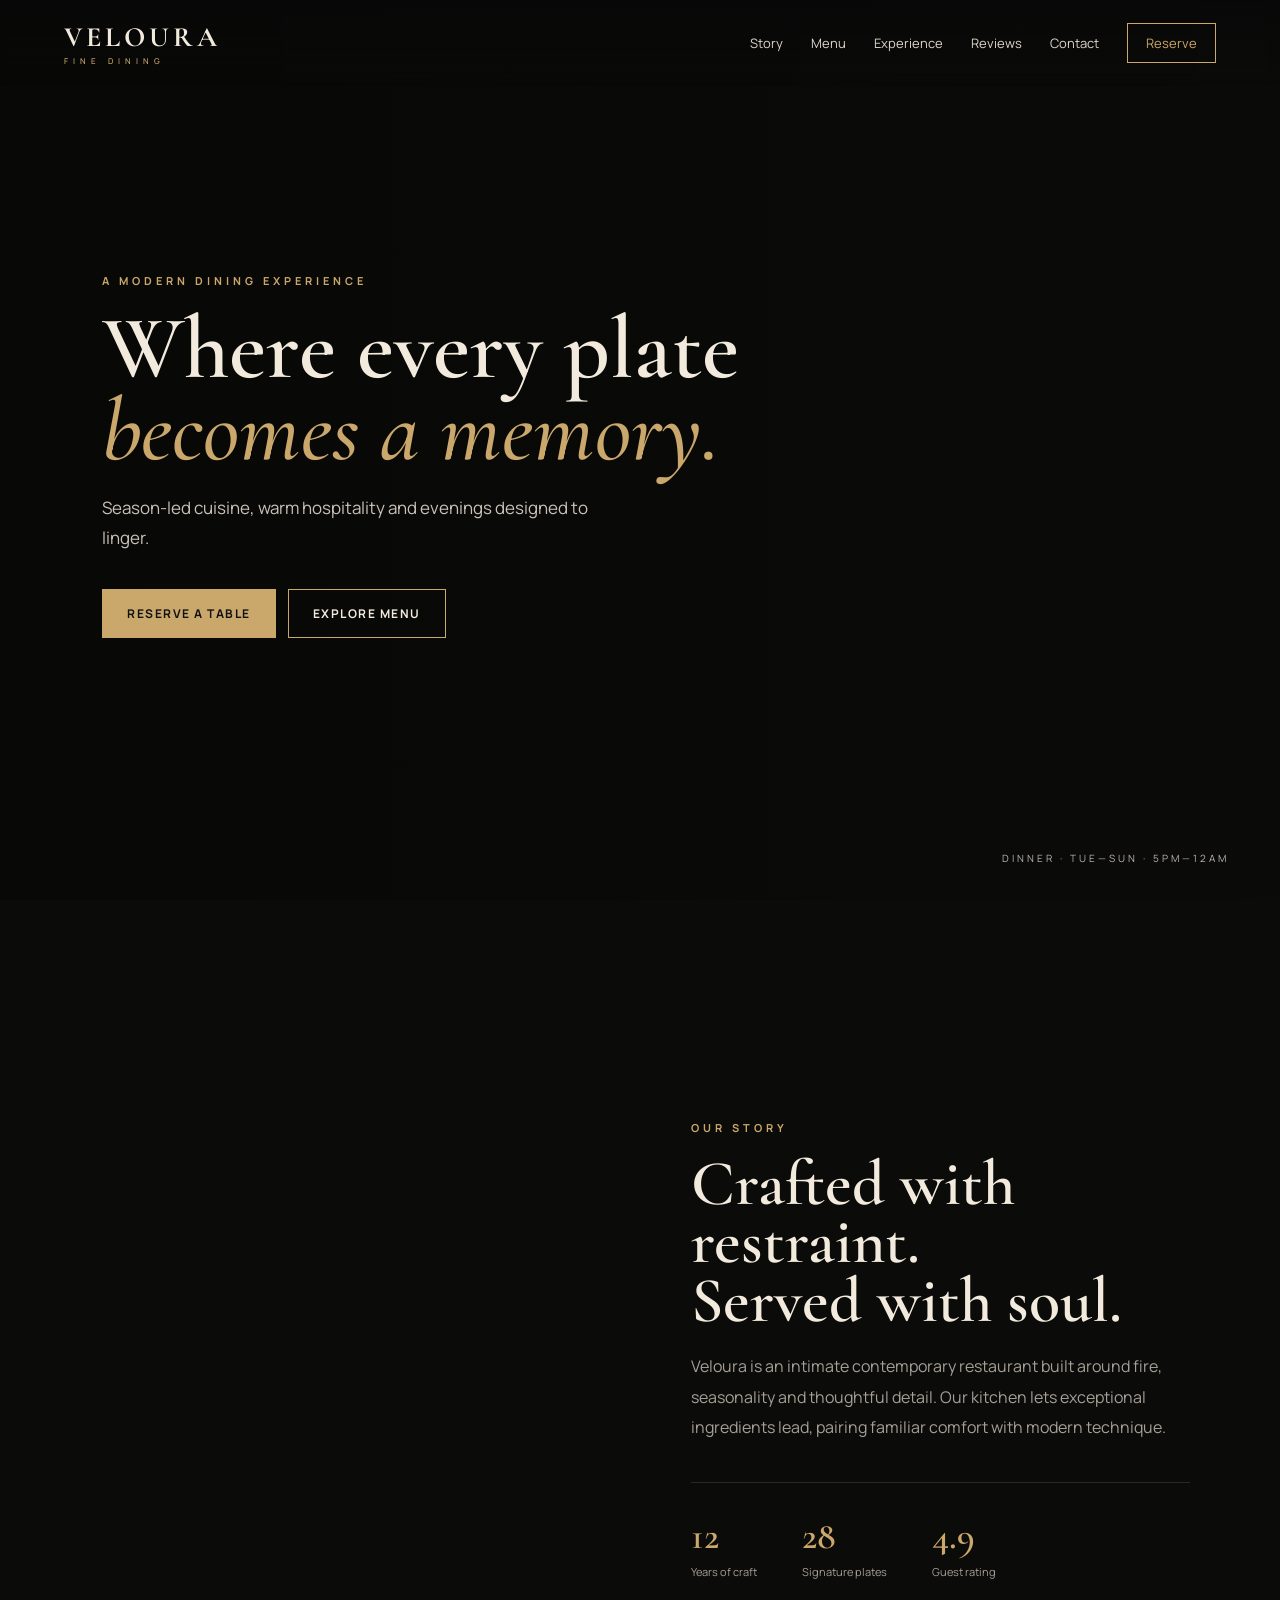
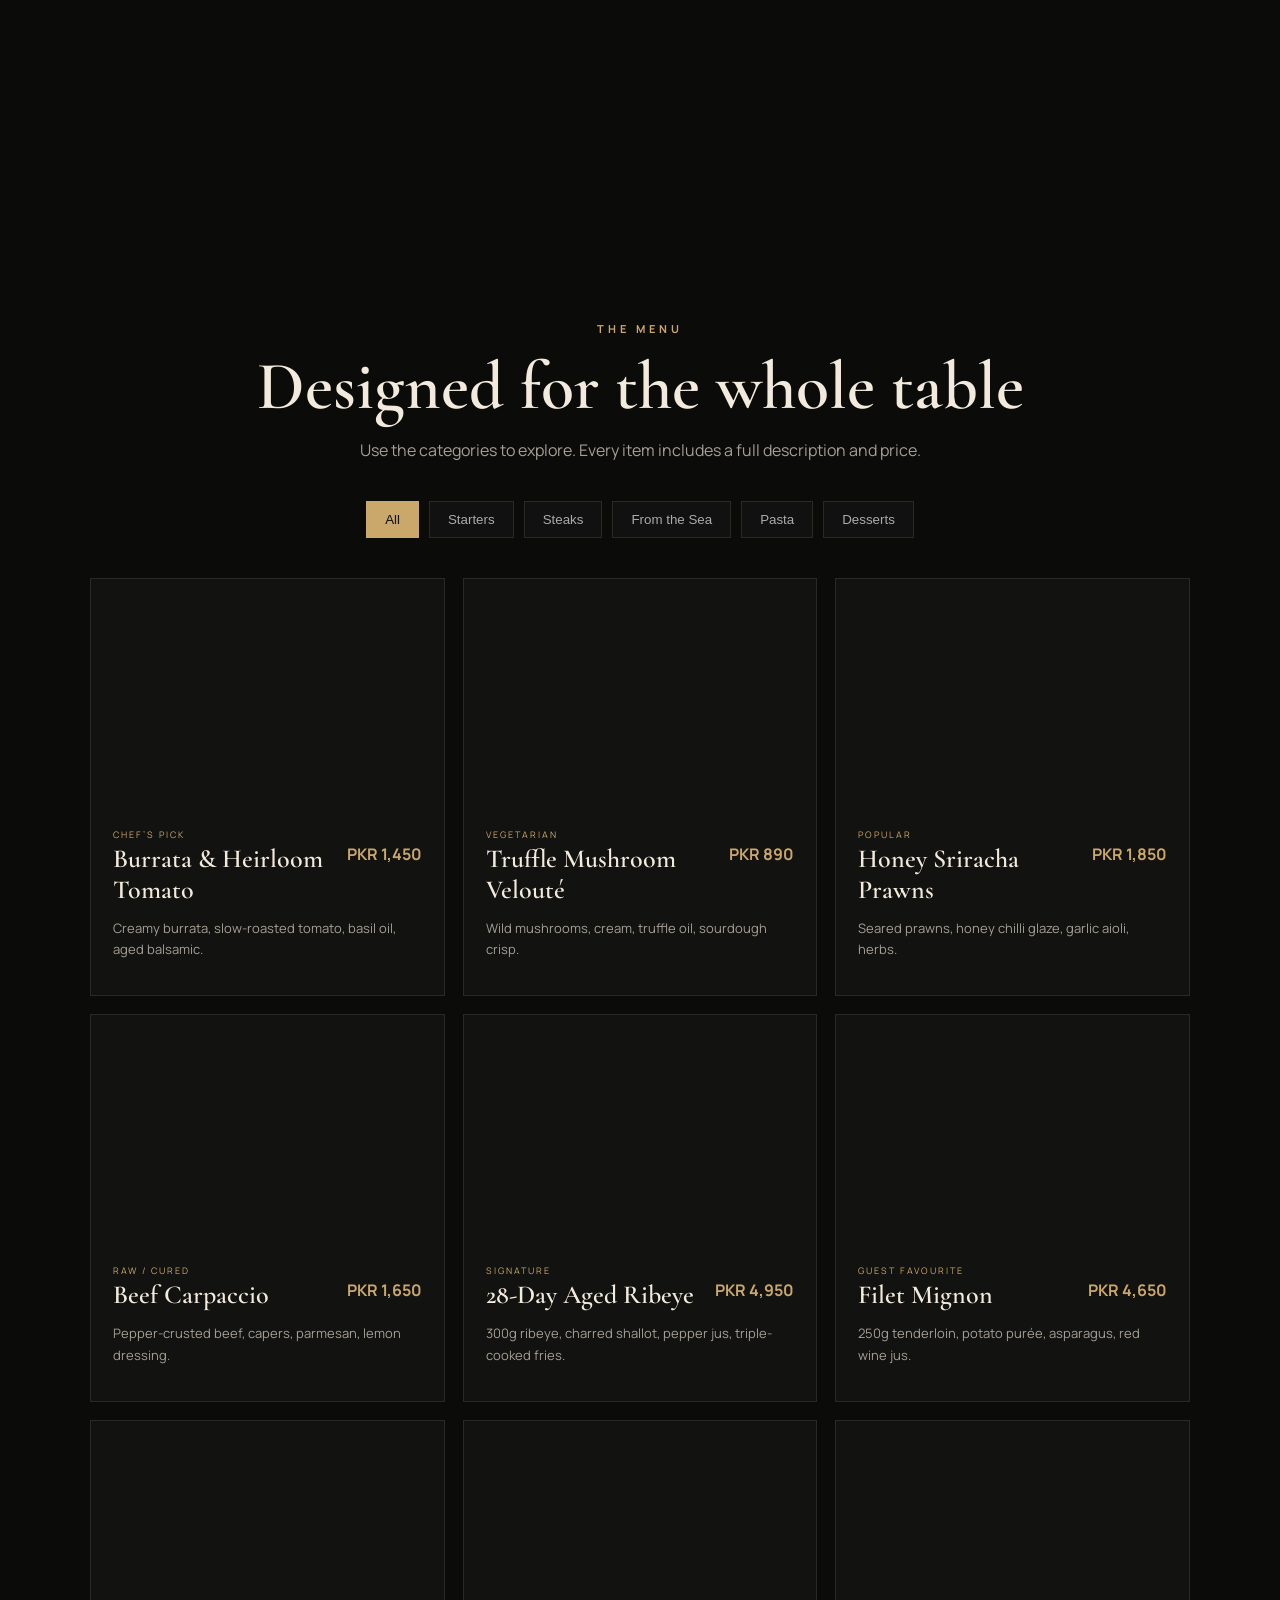
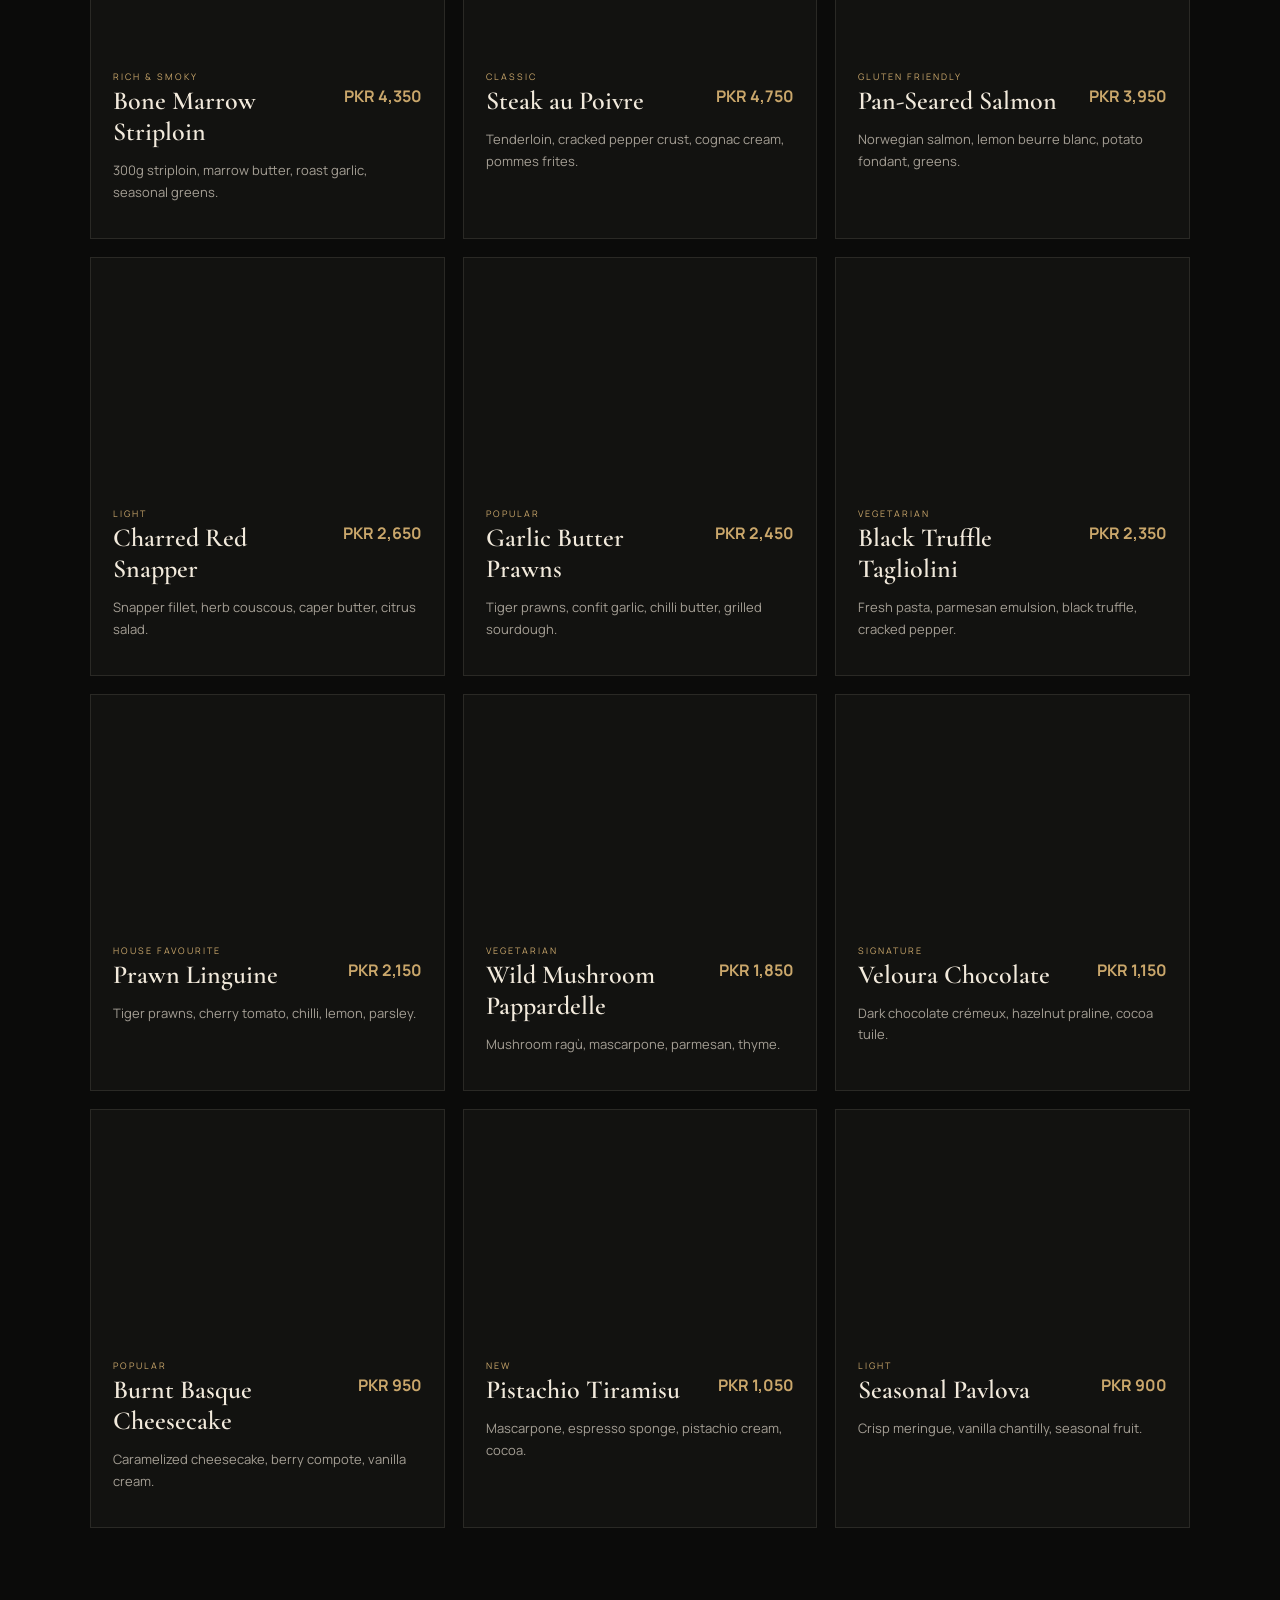
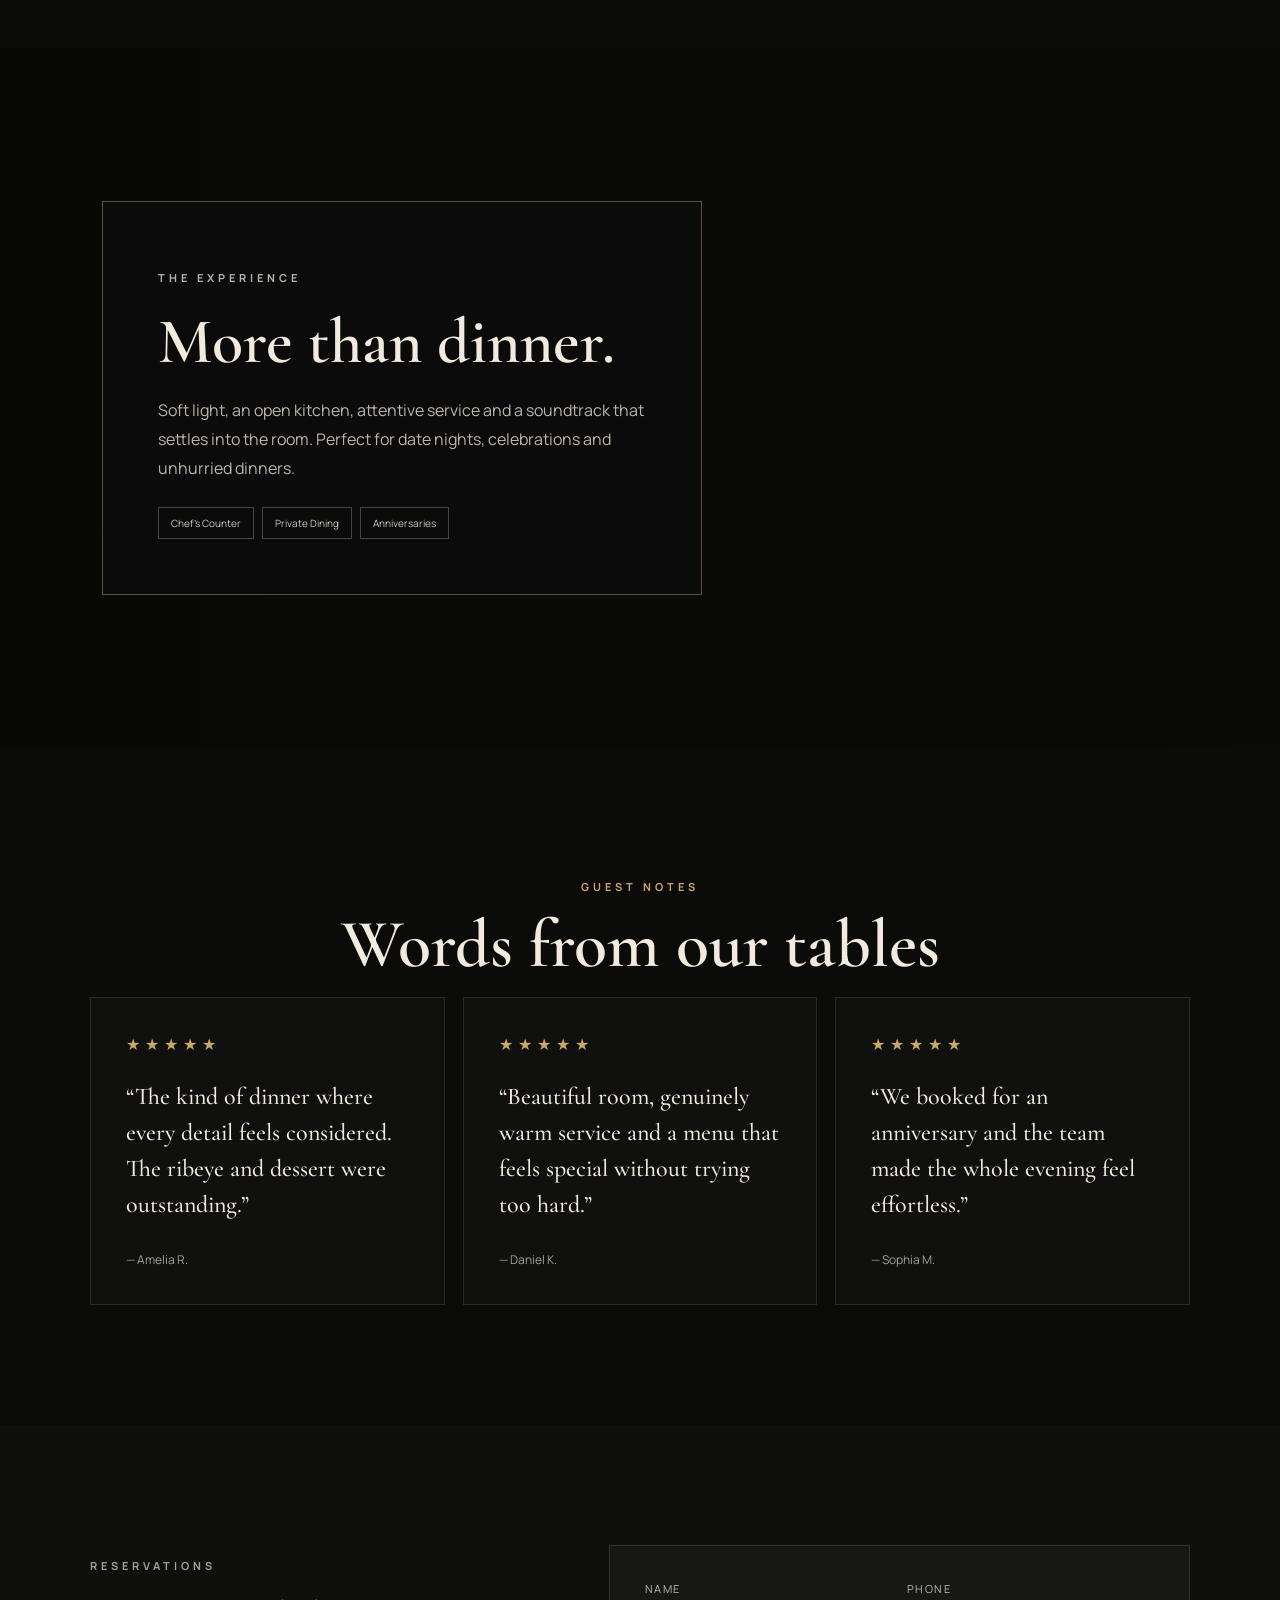
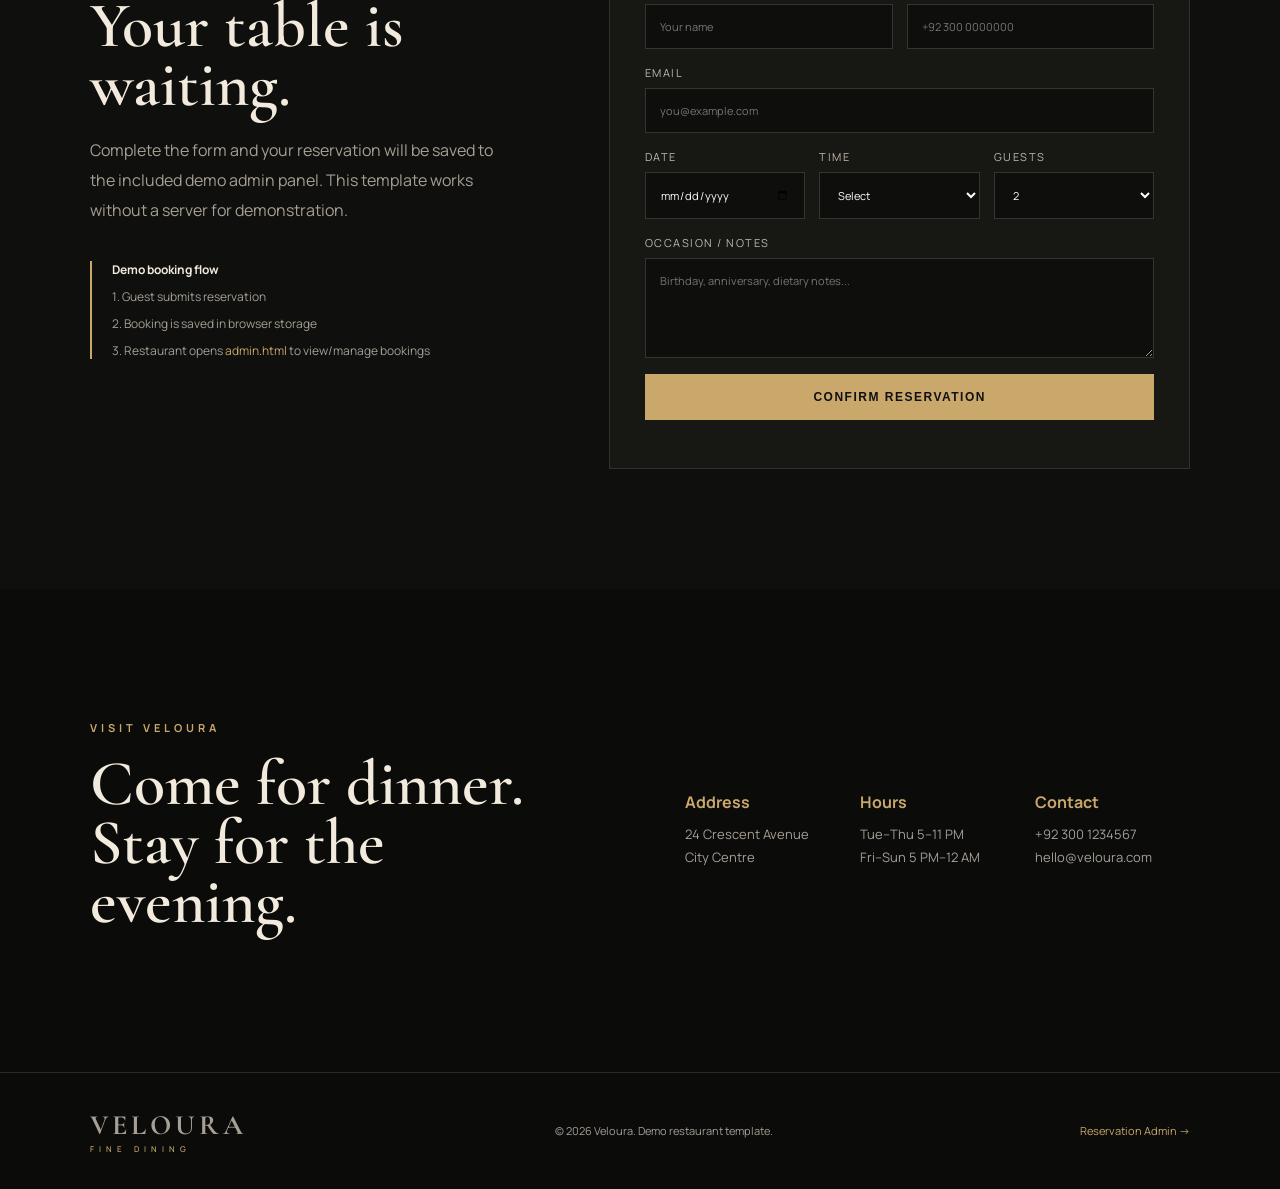
==== index.html @ 9f95c50d "Add files via upload" ====
<!doctype html><html lang="en"><head><meta charset="utf-8"><meta name="viewport" content="width=device-width,initial-scale=1"><title>Veloura — Fine Dining</title><link rel="preconnect" href="https://fonts.googleapis.com"><link rel="preconnect" href="https://fonts.gstatic.com" crossorigin><link href="https://fonts.googleapis.com/css2?family=Cormorant+Garamond:wght@500;600;700&family=Manrope:wght@400;500;600;700&display=swap" rel="stylesheet"><link rel="stylesheet" href="style.css"></head><body>
<div class="loader"><div class="mark">V</div></div><header><a class="brand" href="#home">VELOURA<span>FINE DINING</span></a><button class="hamb">☰</button><nav><a href="#story">Story</a><a href="#menu">Menu</a><a href="#experience">Experience</a><a href="#reviews">Reviews</a><a href="#contact">Contact</a><a class="nav-cta" href="#reserve">Reserve</a></nav></header>
<main><section id="home" class="hero"><div class="hero-bg"></div><div class="hero-copy reveal"><p class="eyebrow">A MODERN DINING EXPERIENCE</p><h1>Where every plate<br><em>becomes a memory.</em></h1><p>Season-led cuisine, warm hospitality and evenings designed to linger.</p><div class="actions"><a class="btn gold" href="#reserve">Reserve a Table</a><a class="btn ghost" href="#menu">Explore Menu</a></div></div><div class="hero-note">DINNER · TUE—SUN · 5PM—12AM</div></section>
<section id="story" class="story section"><div class="story-photo reveal"></div><div class="story-copy reveal"><p class="eyebrow">OUR STORY</p><h2>Crafted with restraint.<br>Served with soul.</h2><p>Veloura is an intimate contemporary restaurant built around fire, seasonality and thoughtful detail. Our kitchen lets exceptional ingredients lead, pairing familiar comfort with modern technique.</p><div class="stats"><div><strong>12</strong><span>Years of craft</span></div><div><strong>28</strong><span>Signature plates</span></div><div><strong>4.9</strong><span>Guest rating</span></div></div></div></section>
<section id="menu" class="menu section"><div class="center reveal"><p class="eyebrow">THE MENU</p><h2>Designed for the whole table</h2><p class="sub">Use the categories to explore. Every item includes a full description and price.</p></div><div class="filters"><button class="active" data-filter="all">All</button><button data-filter="starter">Starters</button><button data-filter="steak">Steaks</button><button data-filter="sea">From the Sea</button><button data-filter="pasta">Pasta</button><button data-filter="dessert">Desserts</button></div><div id="menuGrid" class="menu-grid"></div></section>
<section id="experience" class="experience"><div class="experience-card reveal"><p class="eyebrow">THE EXPERIENCE</p><h2>More than dinner.</h2><p>Soft light, an open kitchen, attentive service and a soundtrack that settles into the room. Perfect for date nights, celebrations and unhurried dinners.</p><div class="chips"><span>Chef's Counter</span><span>Private Dining</span><span>Anniversaries</span></div></div></section>
<section id="reviews" class="reviews section"><div class="center"><p class="eyebrow">GUEST NOTES</p><h2>Words from our tables</h2></div><div class="review-grid"><article class="reveal"><div>★★★★★</div><p>“The kind of dinner where every detail feels considered. The ribeye and dessert were outstanding.”</p><span>— Amelia R.</span></article><article class="reveal"><div>★★★★★</div><p>“Beautiful room, genuinely warm service and a menu that feels special without trying too hard.”</p><span>— Daniel K.</span></article><article class="reveal"><div>★★★★★</div><p>“We booked for an anniversary and the team made the whole evening feel effortless.”</p><span>— Sophia M.</span></article></div></section>
<section id="reserve" class="reserve section"><div class="reserve-copy reveal"><p class="eyebrow">RESERVATIONS</p><h2>Your table is waiting.</h2><p>Complete the form and your reservation will be saved to the included demo admin panel. This template works without a server for demonstration.</p><div class="how"><b>Demo booking flow</b><span>1. Guest submits reservation</span><span>2. Booking is saved in browser storage</span><span>3. Restaurant opens <a href="admin.html">admin.html</a> to view/manage bookings</span></div></div><form id="bookingForm" class="booking reveal"><div class="two"><label>Name<input required name="name" placeholder="Your name"></label><label>Phone<input required name="phone" placeholder="+92 300 0000000"></label></div><label>Email<input required type="email" name="email" placeholder="you@example.com"></label><div class="three"><label>Date<input required type="date" name="date"></label><label>Time<select required name="time"><option value="">Select</option><option>6:00 PM</option><option>7:00 PM</option><option>8:00 PM</option><option>9:00 PM</option><option>10:00 PM</option></select></label><label>Guests<select required name="guests"><option>2</option><option>3</option><option>4</option><option>5</option><option>6</option><option>7+</option></select></label></div><label>Occasion / Notes<textarea name="notes" placeholder="Birthday, anniversary, dietary notes..."></textarea></label><button class="btn gold" type="submit">Confirm Reservation</button><p id="formMsg" class="form-msg"></p></form></section>
<section id="contact" class="contact section"><div><p class="eyebrow">VISIT VELOURA</p><h2>Come for dinner.<br>Stay for the evening.</h2></div><div class="contact-grid"><div><b>Address</b><span>24 Crescent Avenue<br>City Centre</span></div><div><b>Hours</b><span>Tue–Thu 5–11 PM<br>Fri–Sun 5 PM–12 AM</span></div><div><b>Contact</b><span>+92 300 1234567<br>hello@veloura.com</span></div></div></section></main>
<footer><a class="brand">VELOURA<span>FINE DINING</span></a><p>© 2026 Veloura. Demo restaurant template.</p><a href="admin.html">Reservation Admin →</a></footer><script src="script.js"></script></body></html>
---- style.css ----
:root{--bg:#0b0b0a;--panel:#121210;--cream:#f2eadc;--muted:#a59f95;--gold:#caa76b;--line:#2a2925}*{box-sizing:border-box}html{scroll-behavior:smooth}body{margin:0;background:var(--bg);color:var(--cream);font-family:Manrope,sans-serif}a{color:inherit;text-decoration:none}.loader{position:fixed;inset:0;background:#090908;z-index:99;display:grid;place-items:center;transition:.7s}.loader.hide{opacity:0;visibility:hidden}.mark{font:700 70px 'Cormorant Garamond';color:var(--gold);border:1px solid var(--gold);width:110px;height:110px;display:grid;place-items:center;border-radius:50%;animation:pulse 1.4s infinite}@keyframes pulse{50%{transform:scale(1.08);opacity:.6}}header{position:fixed;z-index:20;top:0;left:0;right:0;padding:20px 5vw;display:flex;align-items:center;justify-content:space-between;background:linear-gradient(#080808d9,transparent);backdrop-filter:blur(5px)}.brand{font:700 28px 'Cormorant Garamond';letter-spacing:4px}.brand span{display:block;font:500 8px Manrope;letter-spacing:5px;color:var(--gold);margin-top:1px}nav{display:flex;align-items:center;gap:28px;font-size:13px}nav a{color:#ddd7cd}.nav-cta{border:1px solid var(--gold);padding:10px 18px;color:var(--gold)}.hamb{display:none;background:none;border:0;color:white;font-size:24px}.hero{height:100svh;min-height:700px;position:relative;display:flex;align-items:center;padding:0 8vw;overflow:hidden}.hero-bg{position:absolute;inset:0;background:linear-gradient(90deg,#080807 10%,#080807bb 48%,#0808072e),url('https://images.unsplash.com/photo-1741933793871-cf6217fecee3?auto=format&fit=crop&fm=jpg&q=85&w=1800') center/cover}.hero-copy{position:relative;max-width:760px}.eyebrow{color:var(--gold);font-size:11px;font-weight:700;letter-spacing:4px}.hero h1,.section h2{font:600 clamp(50px,7vw,94px)/.92 'Cormorant Garamond';margin:20px 0}.hero h1 em{font-weight:500;color:var(--gold)}.hero-copy>p:not(.eyebrow){max-width:520px;color:#c9c2b8;font-size:17px;line-height:1.8}.actions{display:flex;gap:12px;margin-top:35px}.btn{display:inline-block;padding:15px 24px;border:1px solid var(--gold);font-weight:700;font-size:12px;letter-spacing:1.5px;text-transform:uppercase;cursor:pointer}.gold{background:var(--gold);color:#111}.ghost{background:transparent;color:var(--cream)}.hero-note{position:absolute;right:4vw;bottom:35px;font-size:10px;letter-spacing:3px;color:#bcb5aa}.section{padding:120px 7vw}.story{display:grid;grid-template-columns:1fr 1fr;gap:8vw;align-items:center}.story-photo{min-height:650px;background:url('https://images.unsplash.com/photo-1776290347384-9e54dbb2ee29?auto=format&fit=crop&fm=jpg&q=80&w=1200') center/cover}.story h2,.reserve h2,.contact h2{font-size:64px}.story-copy>p:not(.eyebrow),.reserve-copy>p{color:var(--muted);line-height:1.9;max-width:620px}.stats{display:flex;gap:45px;margin-top:40px;padding-top:30px;border-top:1px solid var(--line)}.stats strong{display:block;font:600 38px 'Cormorant Garamond';color:var(--gold)}.stats span{font-size:11px;color:var(--muted)}.center{text-align:center;max-width:850px;margin:auto}.center h2{font-size:68px}.sub{color:var(--muted)}.filters{display:flex;flex-wrap:wrap;justify-content:center;gap:10px;margin:40px 0}.filters button{border:1px solid var(--line);background:#111;color:#aaa;padding:10px 18px;cursor:pointer}.filters button.active{border-color:var(--gold);color:#111;background:var(--gold)}.menu-grid{display:grid;grid-template-columns:repeat(3,1fr);gap:18px}.dish{background:var(--panel);border:1px solid var(--line);overflow:hidden;transition:.35s}.dish:hover{transform:translateY(-6px);border-color:#675638}.dish-img{height:220px;background-size:cover;background-position:center}.dish-body{padding:22px}.dish-top{display:flex;justify-content:space-between;gap:15px;align-items:start}.dish h3{font:600 26px 'Cormorant Garamond';margin:0}.price{color:var(--gold);white-space:nowrap;font-weight:700}.dish p{color:var(--muted);font-size:13px;line-height:1.65}.tag{font-size:9px;letter-spacing:2px;color:var(--gold);text-transform:uppercase}.experience{min-height:700px;background:linear-gradient(90deg,#080807ef,#08080744),url('https://images.unsplash.com/photo-1776290347384-9e54dbb2ee29?auto=format&fit=crop&fm=jpg&q=85&w=1800') center/cover;display:flex;align-items:center;padding:8vw}.experience-card{background:#0c0c0be8;border:1px solid #5d503a;padding:55px;max-width:600px}.experience h2{font:600 64px 'Cormorant Garamond';margin:15px 0}.experience p{color:#bdb5aa;line-height:1.8}.chips{display:flex;gap:8px;flex-wrap:wrap;margin-top:25px}.chips span{border:1px solid #4a443b;padding:8px 12px;font-size:10px;color:#d2c9bc}.review-grid{display:grid;grid-template-columns:repeat(3,1fr);gap:18px}.review-grid article{border:1px solid var(--line);padding:35px;background:#10100e}.review-grid article div{color:var(--gold);letter-spacing:5px}.review-grid p{font:500 24px/1.5 'Cormorant Garamond'}.review-grid span{color:var(--muted);font-size:12px}.reserve{display:grid;grid-template-columns:.85fr 1.15fr;gap:7vw;background:#0f0f0d}.booking{background:#171714;border:1px solid #34312a;padding:35px}.booking label{display:grid;gap:8px;color:#bfb8ac;font-size:11px;text-transform:uppercase;letter-spacing:1.5px;margin-bottom:16px}.booking input,.booking select,.booking textarea{width:100%;background:#0e0e0c;border:1px solid #37342d;color:white;padding:14px;font:inherit;outline:none}.booking input:focus,.booking select:focus,.booking textarea:focus{border-color:var(--gold)}.booking textarea{min-height:100px;resize:vertical}.two,.three{display:grid;grid-template-columns:repeat(2,1fr);gap:14px}.three{grid-template-columns:repeat(3,1fr)}.booking .btn{width:100%}.form-msg{font-size:13px;line-height:1.6}.how{margin-top:35px;display:grid;gap:10px;border-left:2px solid var(--gold);padding-left:20px;font-size:12px;color:var(--muted)}.how b{color:var(--cream)}.how a{color:var(--gold)}.contact{display:grid;grid-template-columns:1fr 1fr;gap:7vw}.contact-grid{display:grid;grid-template-columns:repeat(3,1fr);gap:20px;align-content:center}.contact-grid b,.contact-grid span{display:block}.contact-grid b{color:var(--gold);margin-bottom:10px}.contact-grid span{color:var(--muted);font-size:13px;line-height:1.8}footer{border-top:1px solid var(--line);padding:35px 7vw;display:flex;justify-content:space-between;align-items:center;color:var(--muted);font-size:11px}footer>a:last-child{color:var(--gold)}.reveal{opacity:0;transform:translateY(30px);transition:.8s}.reveal.show{opacity:1;transform:none}@media(max-width:900px){nav{display:none;position:absolute;top:75px;left:5vw;right:5vw;background:#111;padding:25px;flex-direction:column}nav.open{display:flex}.hamb{display:block}.hero{padding:0 6vw}.story,.reserve,.contact{grid-template-columns:1fr}.story-photo{min-height:450px}.menu-grid,.review-grid{grid-template-columns:repeat(2,1fr)}.contact-grid{grid-template-columns:1fr}.section{padding:85px 6vw}}@media(max-width:600px){.hero h1{font-size:53px}.story h2,.reserve h2,.contact h2,.center h2,.experience h2{font-size:46px}.menu-grid,.review-grid{grid-template-columns:1fr}.two,.three{grid-template-columns:1fr}.booking{padding:22px}.experience{padding:6vw}.experience-card{padding:30px}.stats{gap:20px}.stats strong{font-size:30px}footer{gap:20px;align-items:flex-start;flex-direction:column}.dish-img{height:250px}}
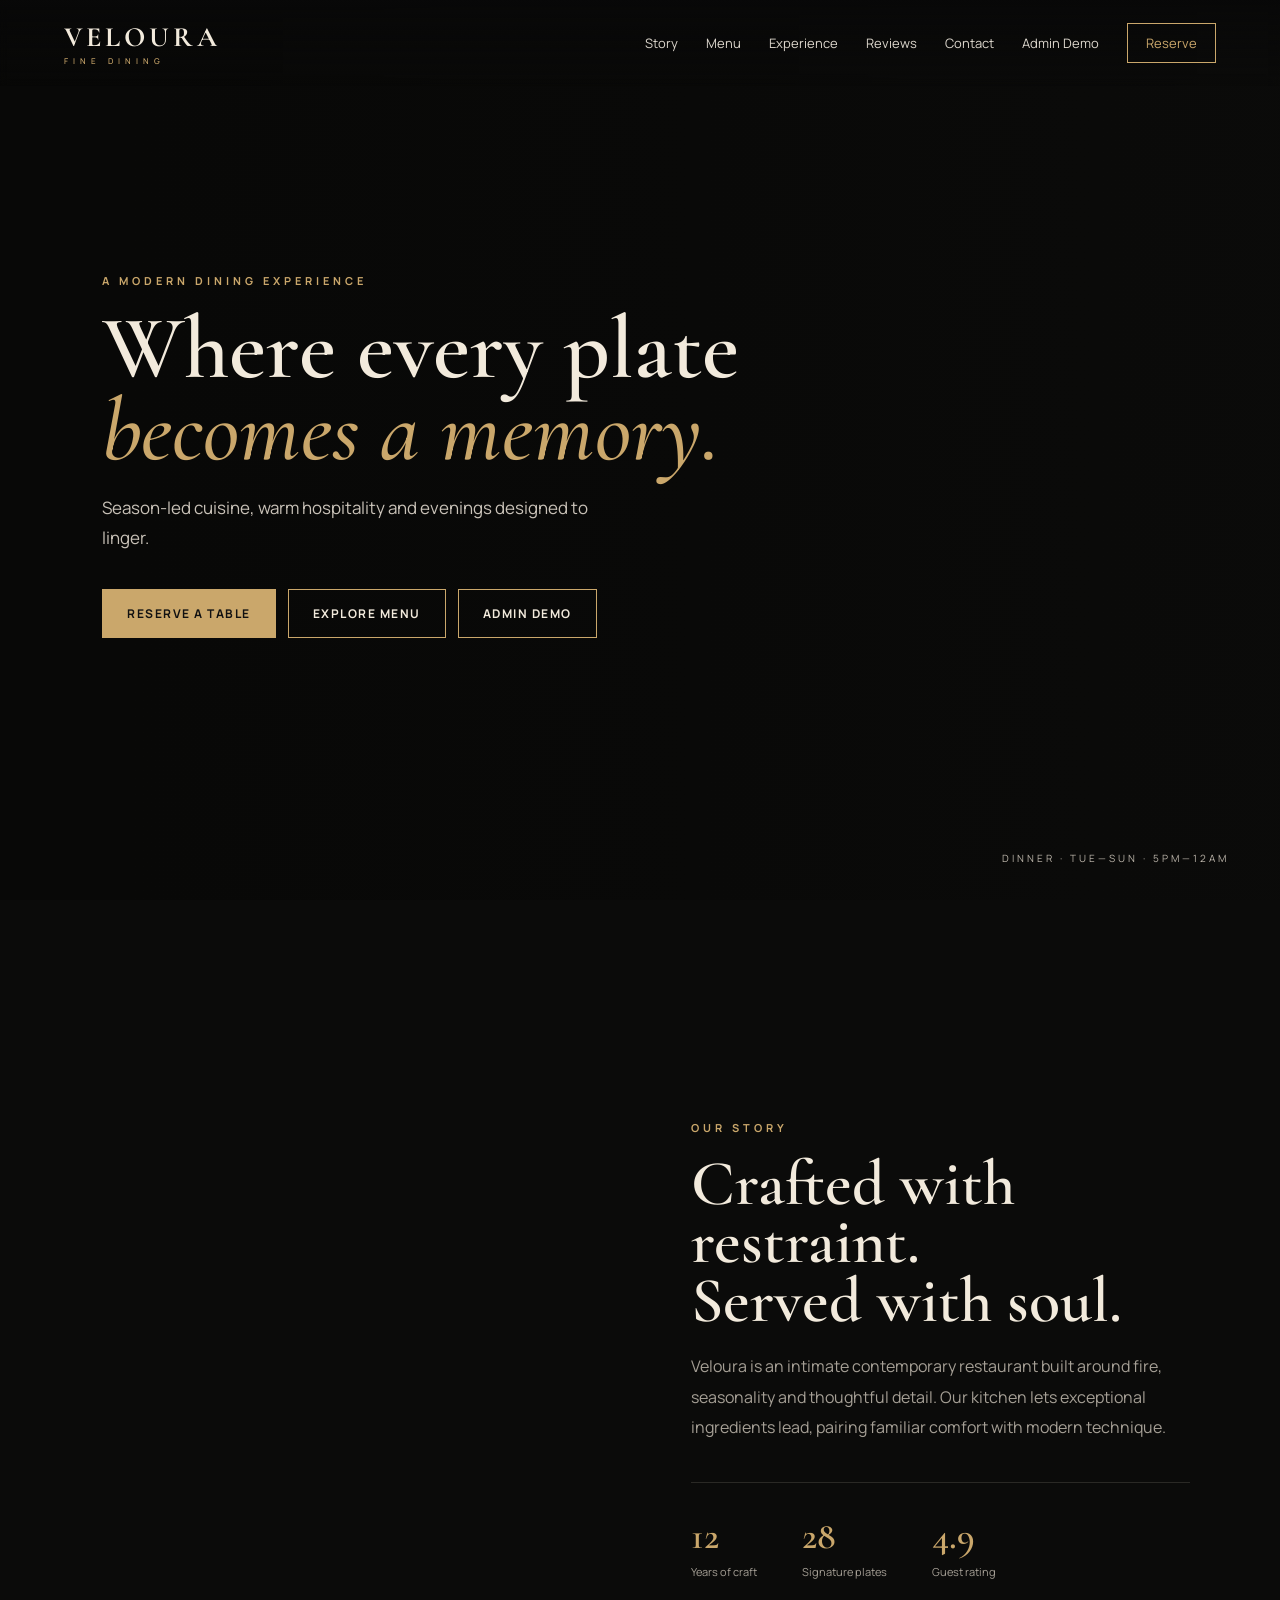
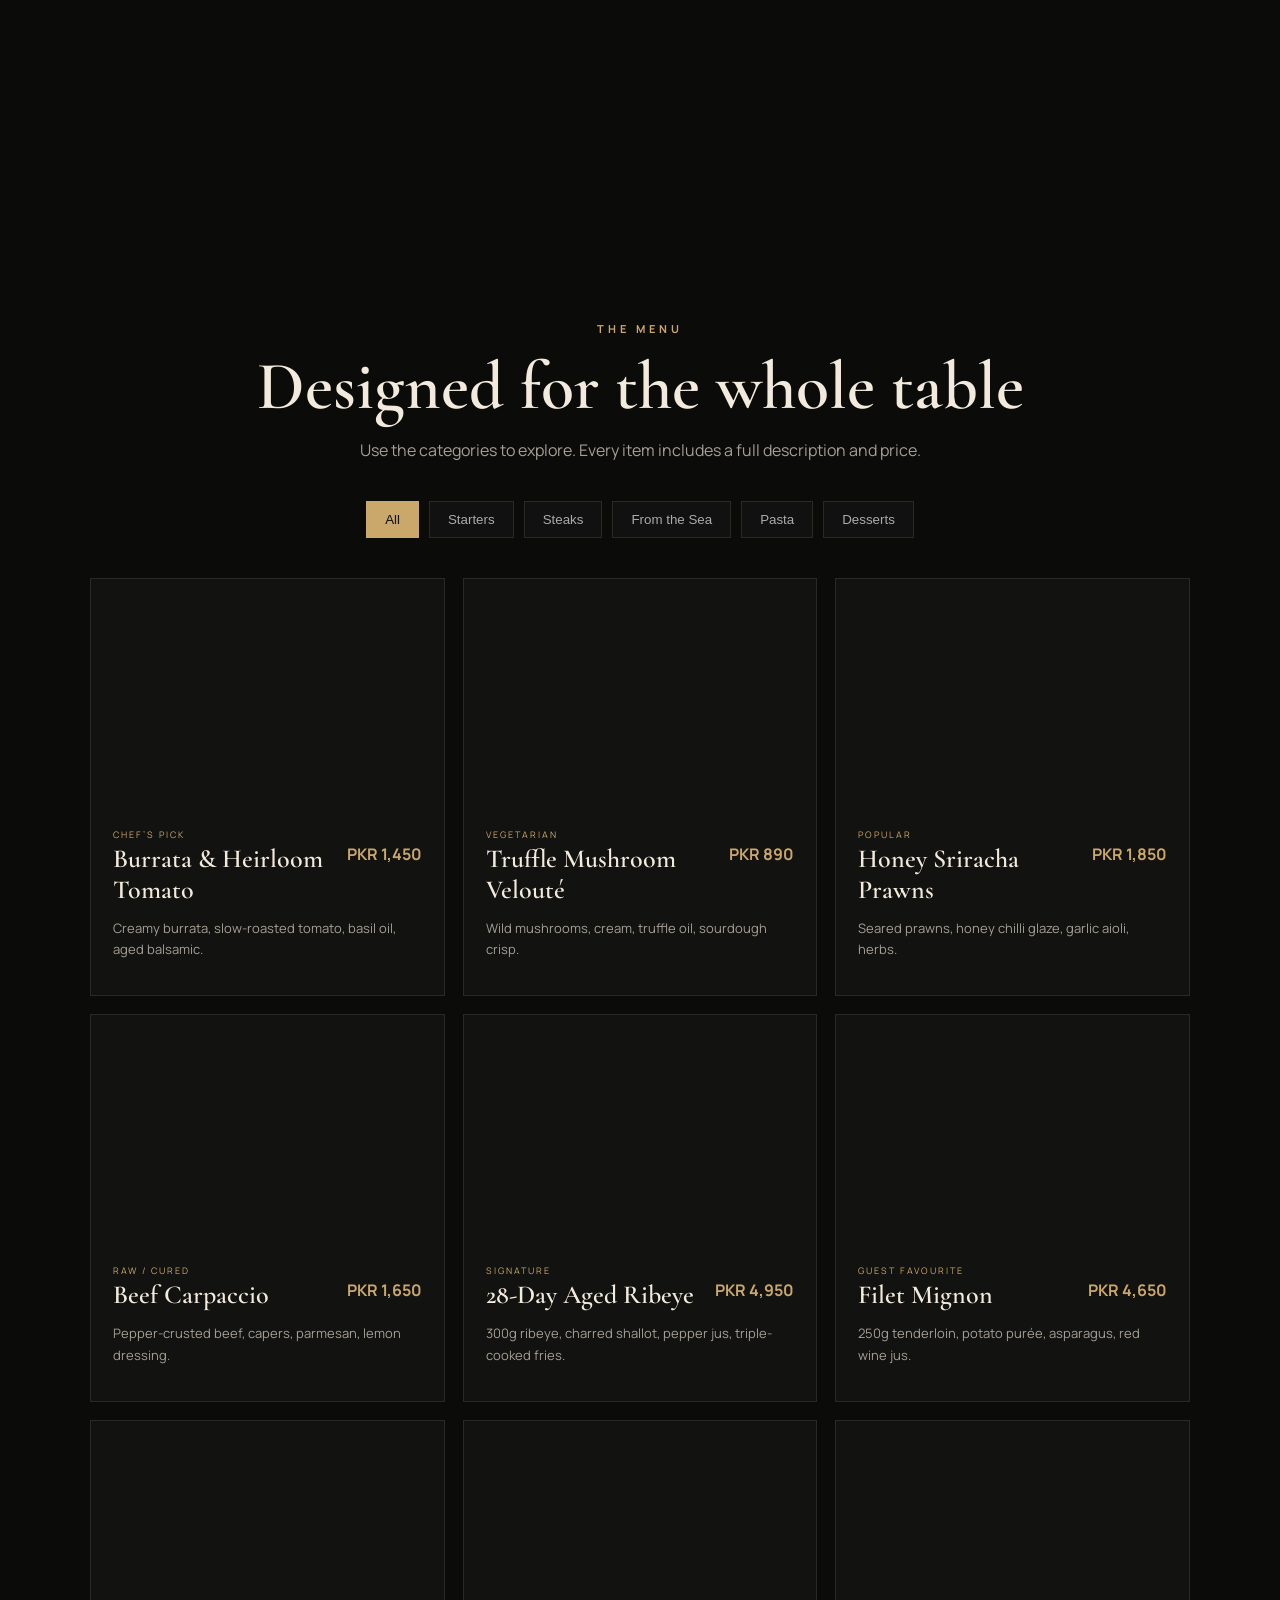
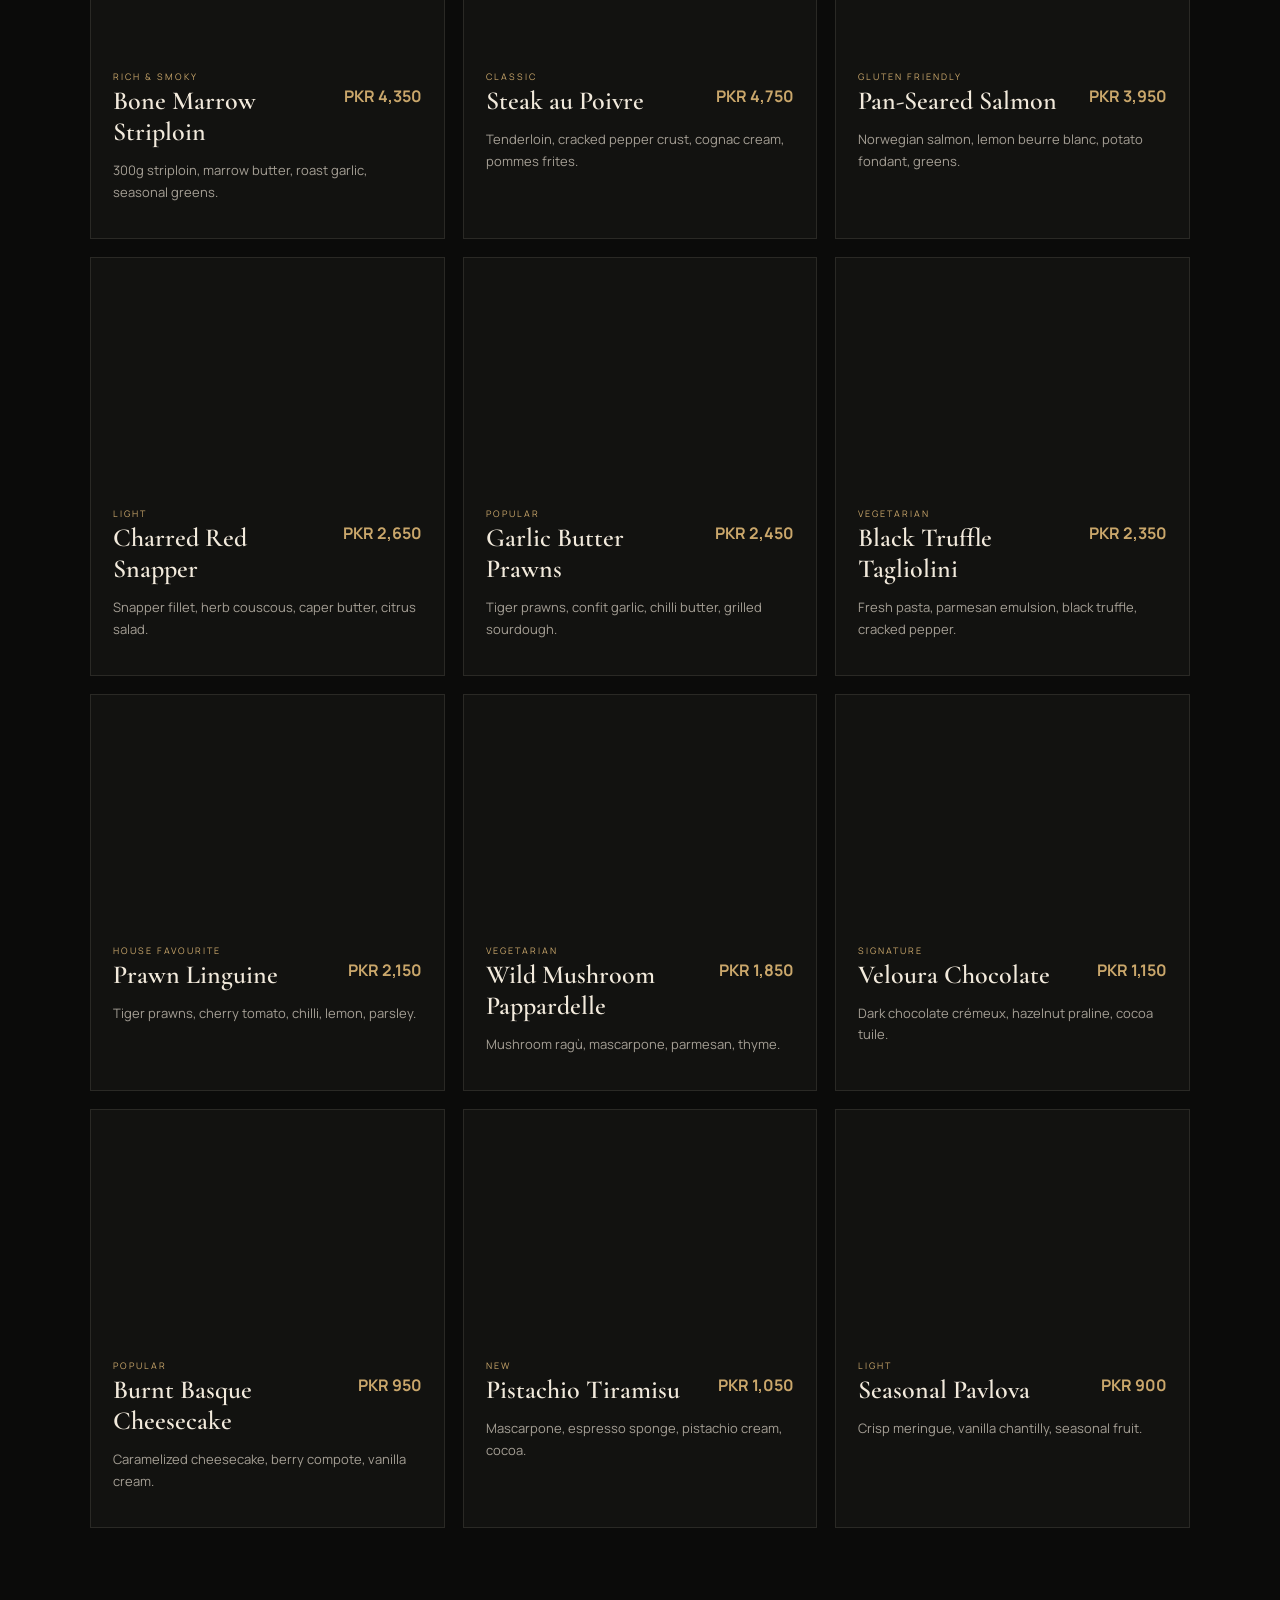
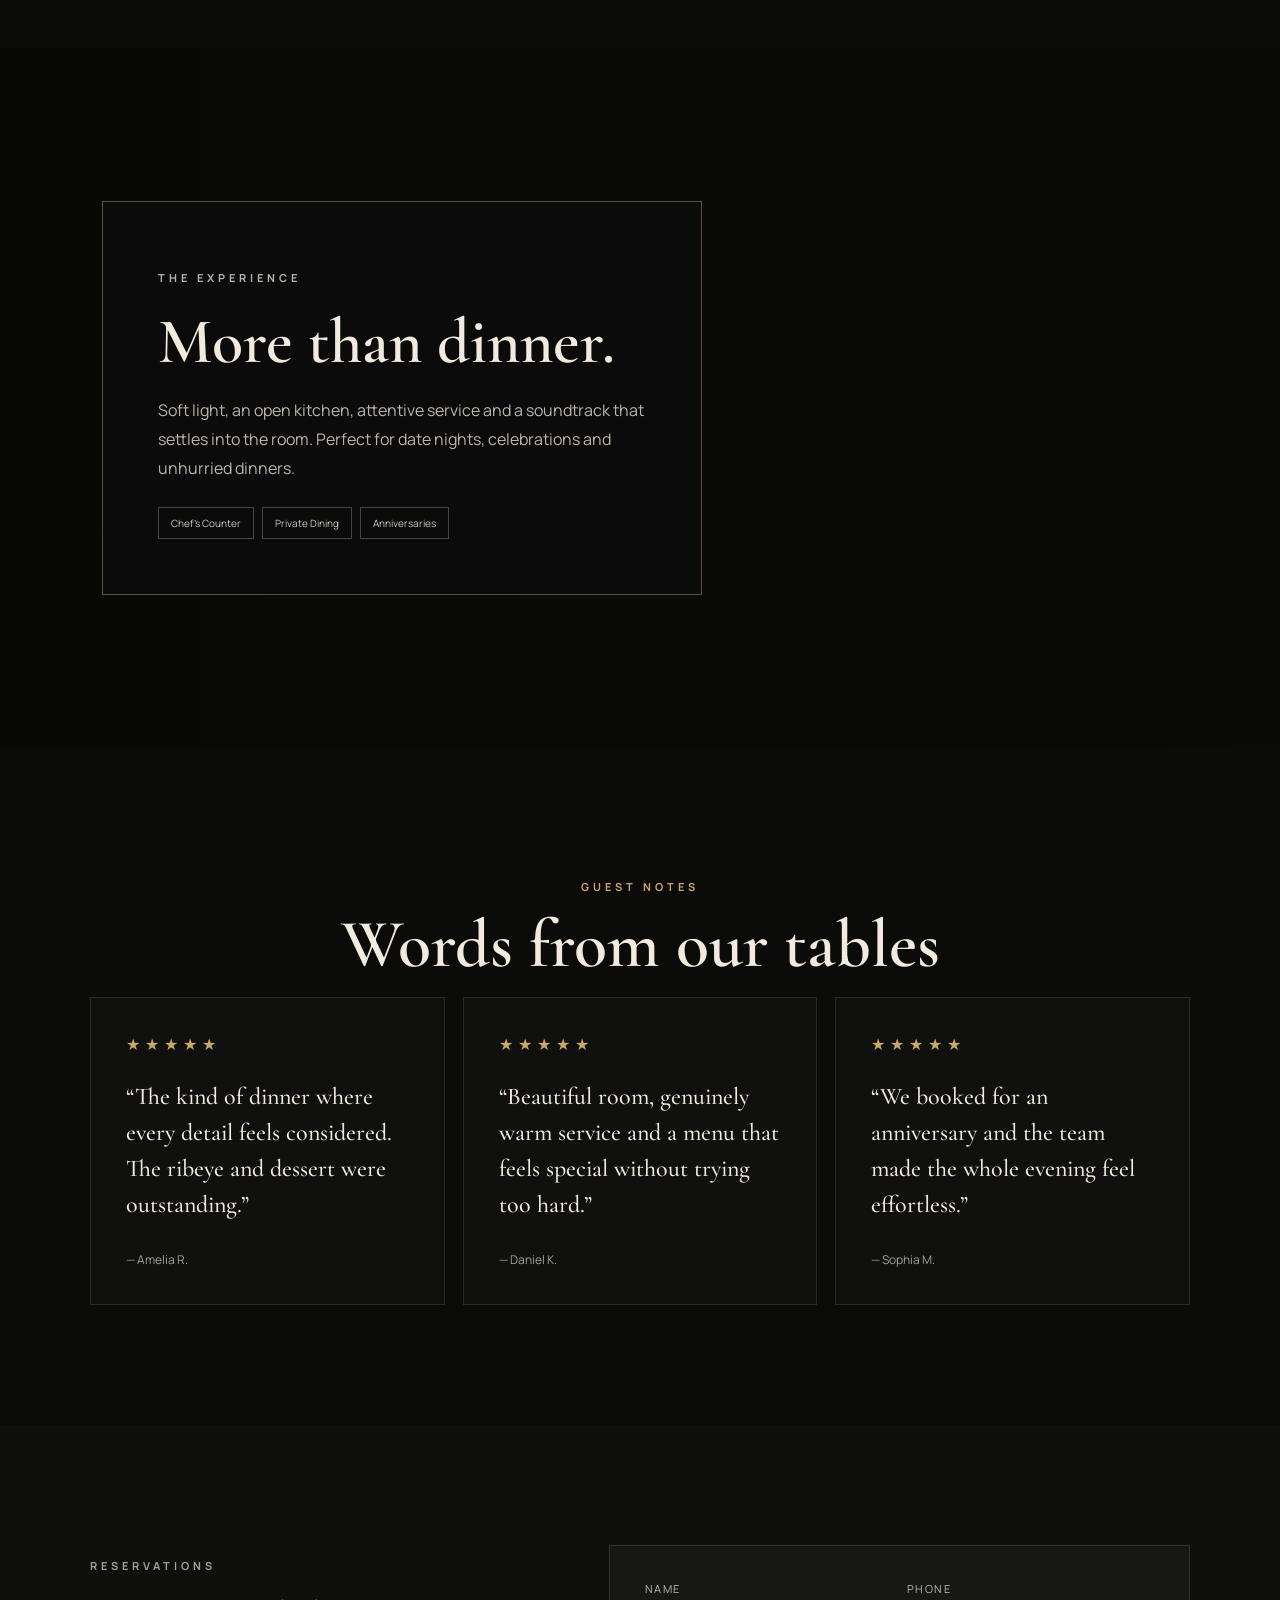
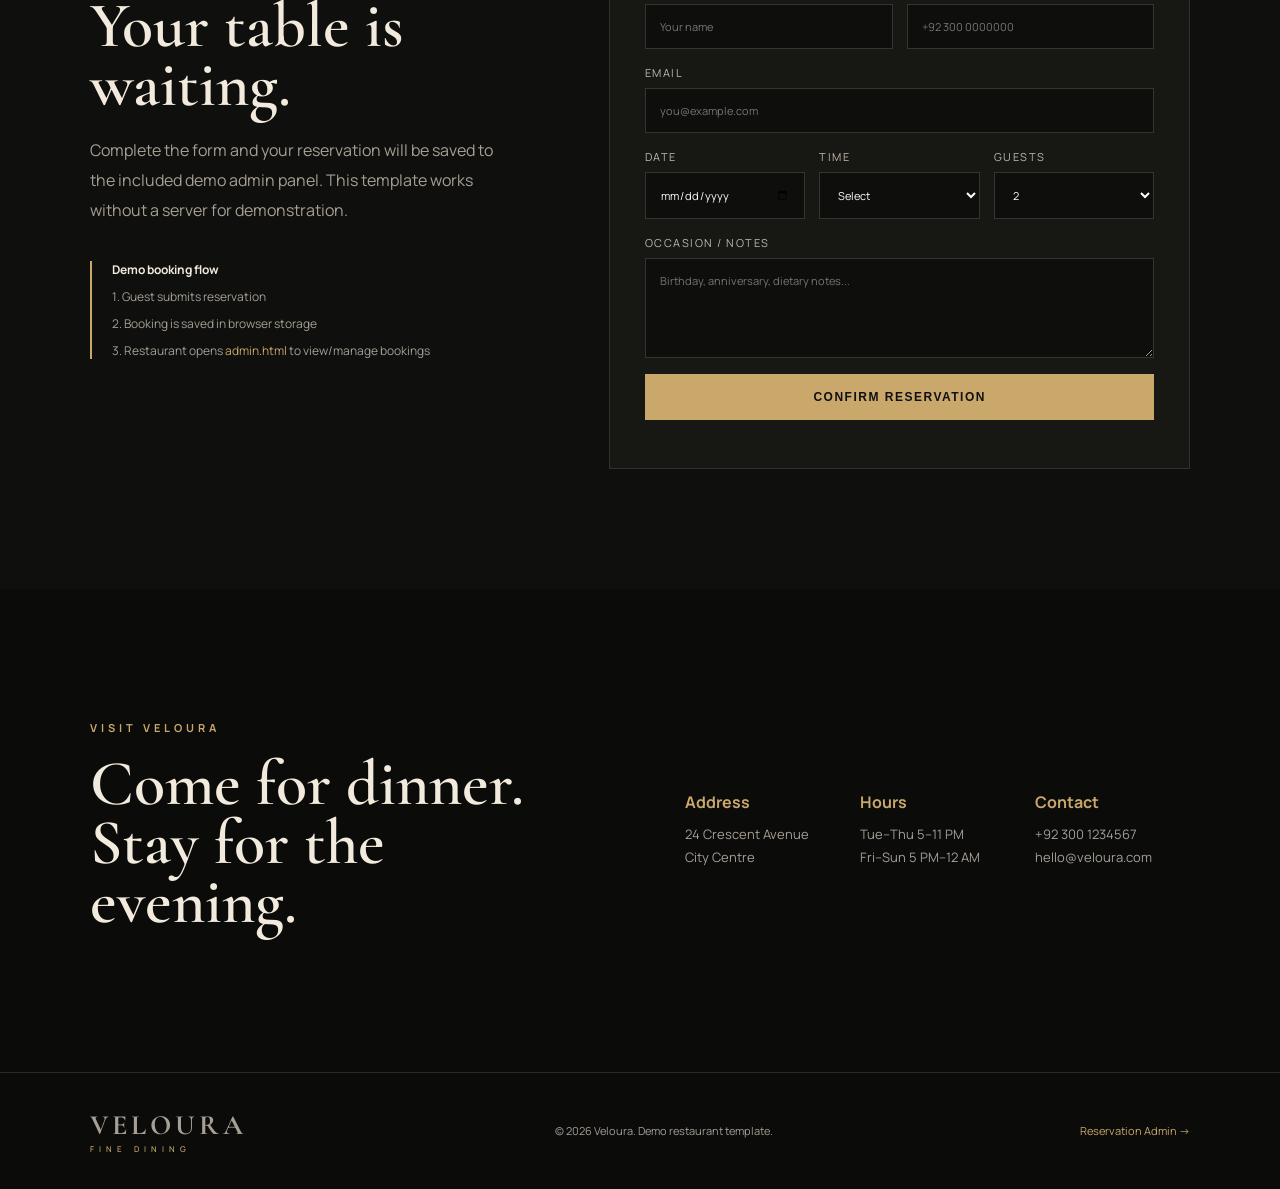
==== commit 76eb1ed5: "Update index.html" ====
--- a/index.html
+++ b/index.html
@@ -1,6 +1,6 @@
 <!doctype html><html lang="en"><head><meta charset="utf-8"><meta name="viewport" content="width=device-width,initial-scale=1"><title>Veloura — Fine Dining</title><link rel="preconnect" href="https://fonts.googleapis.com"><link rel="preconnect" href="https://fonts.gstatic.com" crossorigin><link href="https://fonts.googleapis.com/css2?family=Cormorant+Garamond:wght@500;600;700&family=Manrope:wght@400;500;600;700&display=swap" rel="stylesheet"><link rel="stylesheet" href="style.css"></head><body>
-<div class="loader"><div class="mark">V</div></div><header><a class="brand" href="#home">VELOURA<span>FINE DINING</span></a><button class="hamb">☰</button><nav><a href="#story">Story</a><a href="#menu">Menu</a><a href="#experience">Experience</a><a href="#reviews">Reviews</a><a href="#contact">Contact</a><a class="nav-cta" href="#reserve">Reserve</a></nav></header>
-<main><section id="home" class="hero"><div class="hero-bg"></div><div class="hero-copy reveal"><p class="eyebrow">A MODERN DINING EXPERIENCE</p><h1>Where every plate<br><em>becomes a memory.</em></h1><p>Season-led cuisine, warm hospitality and evenings designed to linger.</p><div class="actions"><a class="btn gold" href="#reserve">Reserve a Table</a><a class="btn ghost" href="#menu">Explore Menu</a></div></div><div class="hero-note">DINNER · TUE—SUN · 5PM—12AM</div></section>
+<div class="loader"><div class="mark">V</div></div><header><a class="brand" href="#home">VELOURA<span>FINE DINING</span></a><button class="hamb">☰</button><nav><a href="#story">Story</a><a href="#menu">Menu</a><a href="#experience">Experience</a><a href="#reviews">Reviews</a><a href="#contact">Contact</a><a href="admin.html" target="_blank">Admin Demo</a><a class="nav-cta" href="#reserve">Reserve</a></nav></header>
+<main><section id="home" class="hero"><div class="hero-bg"></div><div class="hero-copy reveal"><p class="eyebrow">A MODERN DINING EXPERIENCE</p><h1>Where every plate<br><em>becomes a memory.</em></h1><p>Season-led cuisine, warm hospitality and evenings designed to linger.</p><div class="actions"><a class="btn gold" href="#reserve">Reserve a Table</a><a class="btn ghost" href="#menu">Explore Menu</a><a class="btn admin-demo-btn" href="admin.html" target="_blank">Admin Demo</a></div></div><div class="hero-note">DINNER · TUE—SUN · 5PM—12AM</div></section>
 <section id="story" class="story section"><div class="story-photo reveal"></div><div class="story-copy reveal"><p class="eyebrow">OUR STORY</p><h2>Crafted with restraint.<br>Served with soul.</h2><p>Veloura is an intimate contemporary restaurant built around fire, seasonality and thoughtful detail. Our kitchen lets exceptional ingredients lead, pairing familiar comfort with modern technique.</p><div class="stats"><div><strong>12</strong><span>Years of craft</span></div><div><strong>28</strong><span>Signature plates</span></div><div><strong>4.9</strong><span>Guest rating</span></div></div></div></section>
 <section id="menu" class="menu section"><div class="center reveal"><p class="eyebrow">THE MENU</p><h2>Designed for the whole table</h2><p class="sub">Use the categories to explore. Every item includes a full description and price.</p></div><div class="filters"><button class="active" data-filter="all">All</button><button data-filter="starter">Starters</button><button data-filter="steak">Steaks</button><button data-filter="sea">From the Sea</button><button data-filter="pasta">Pasta</button><button data-filter="dessert">Desserts</button></div><div id="menuGrid" class="menu-grid"></div></section>
 <section id="experience" class="experience"><div class="experience-card reveal"><p class="eyebrow">THE EXPERIENCE</p><h2>More than dinner.</h2><p>Soft light, an open kitchen, attentive service and a soundtrack that settles into the room. Perfect for date nights, celebrations and unhurried dinners.</p><div class="chips"><span>Chef's Counter</span><span>Private Dining</span><span>Anniversaries</span></div></div></section>
